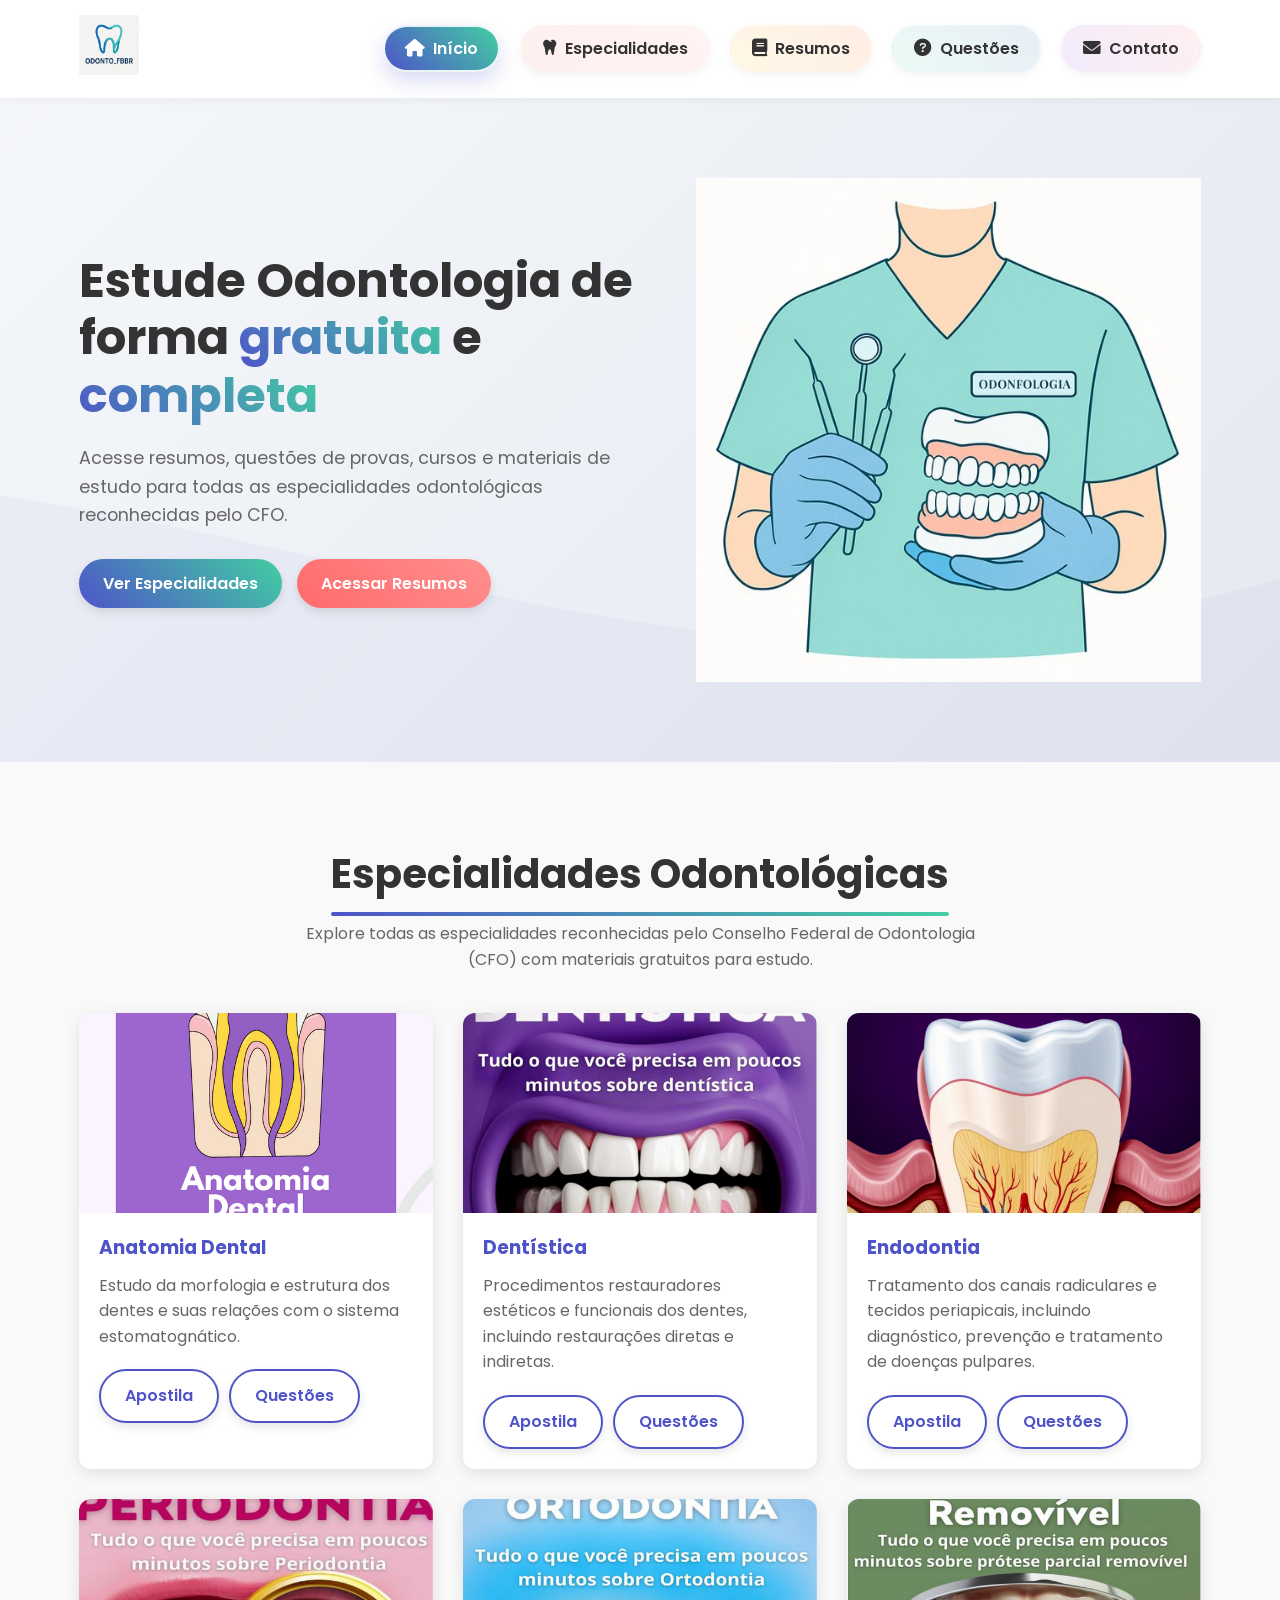
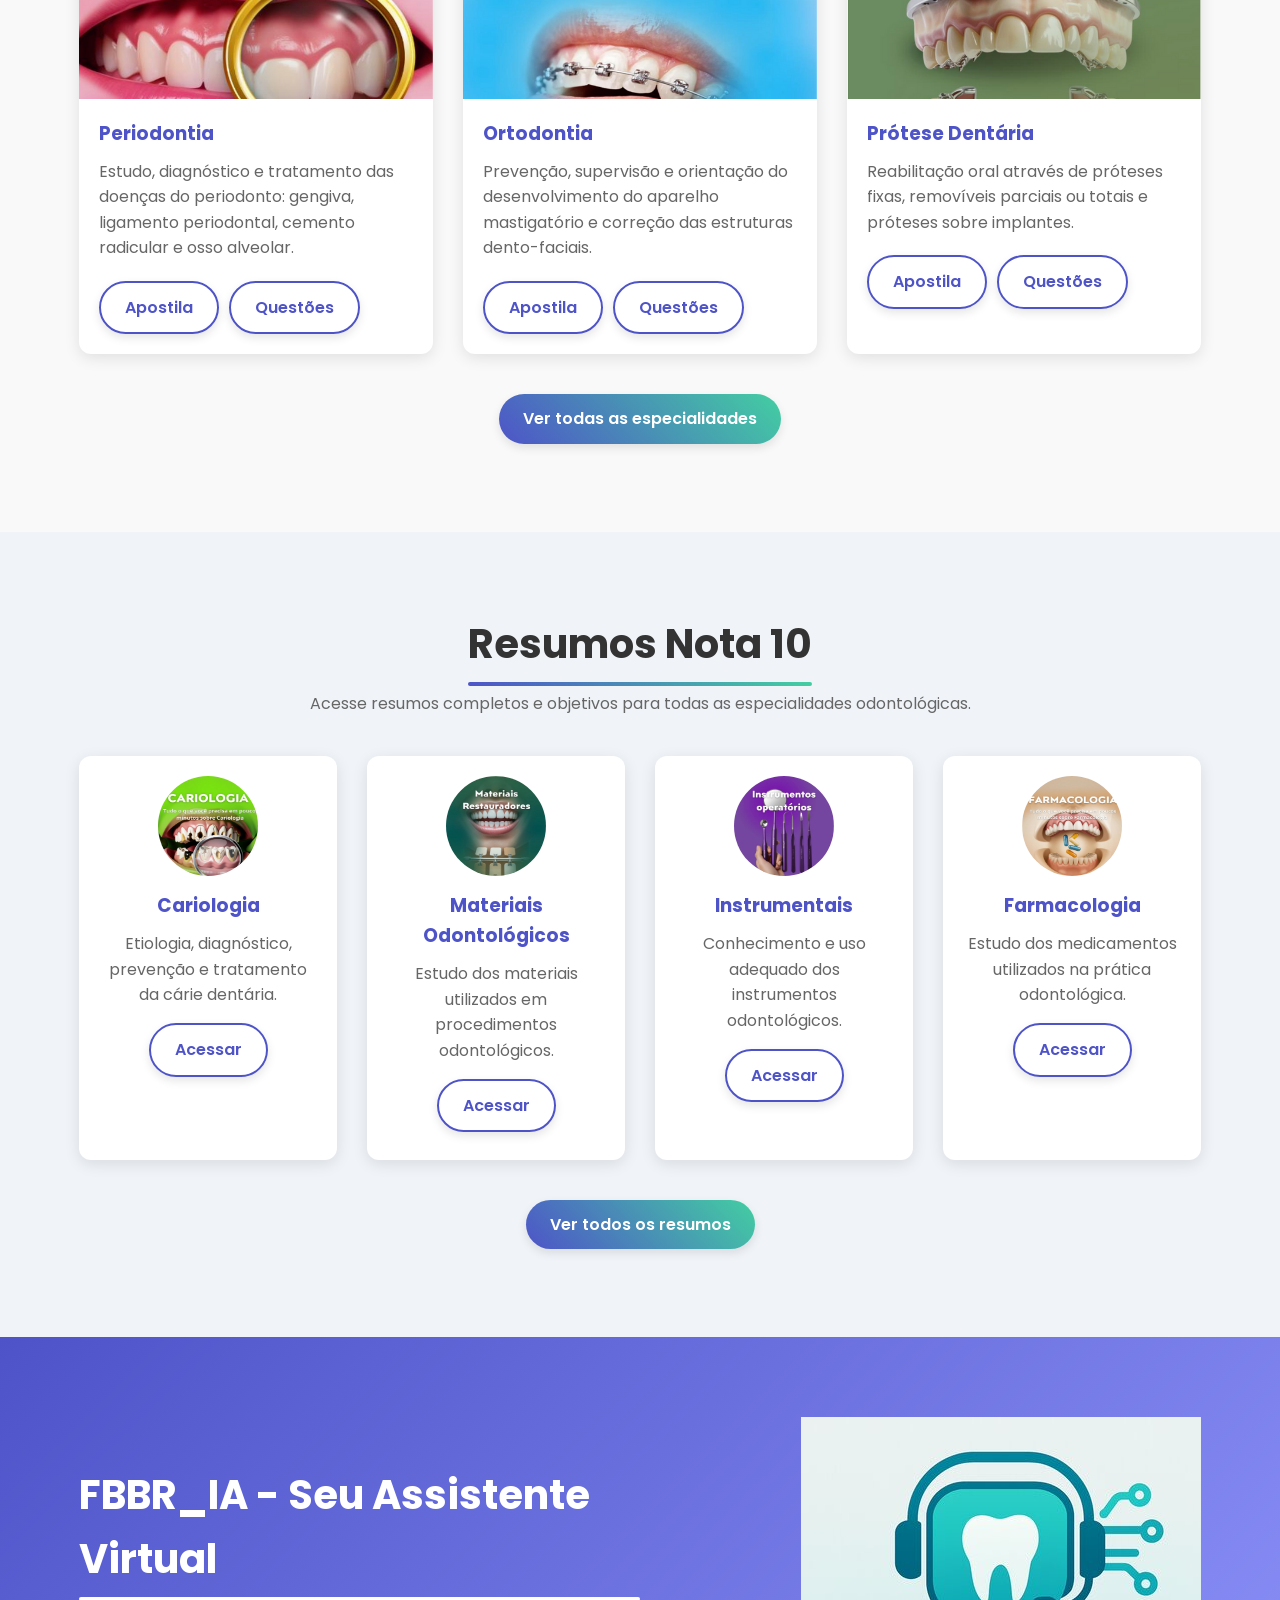
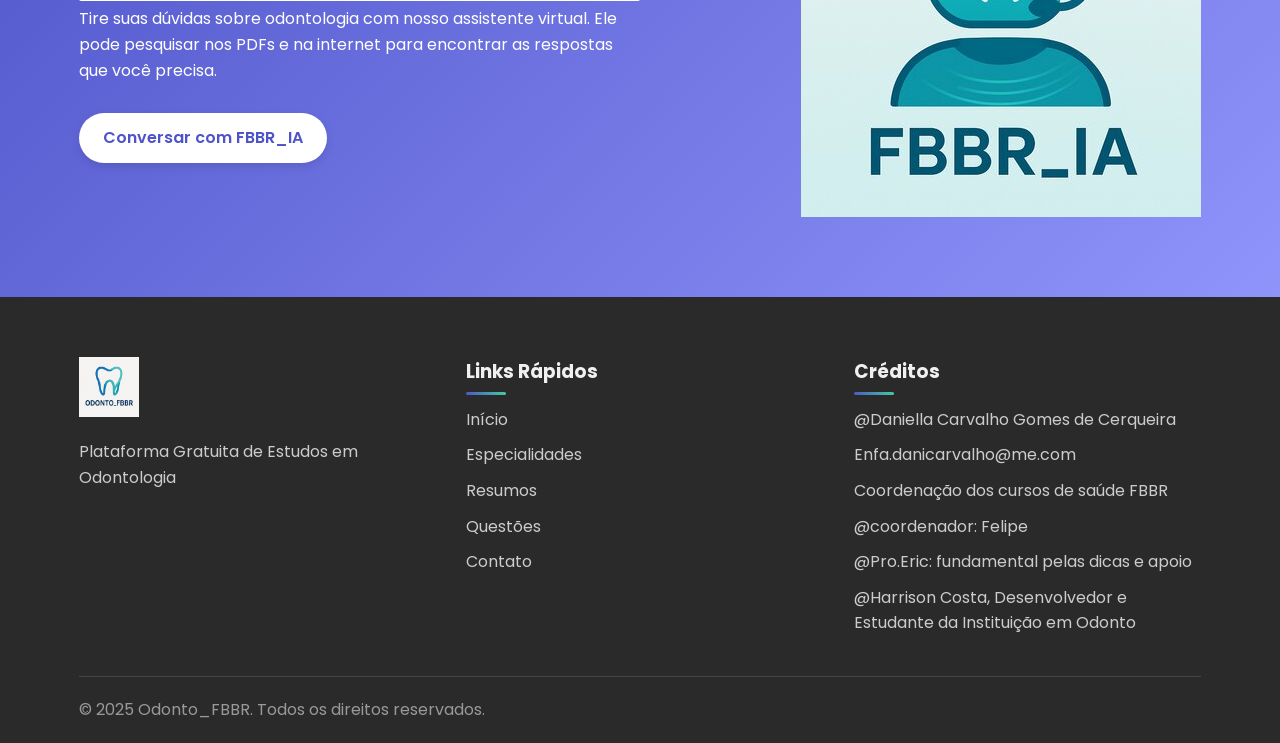
==== index.html @ d206dd77 "FBBR_virtual" ====
<!DOCTYPE html>
<html lang="pt-BR">
<head>
    <meta charset="UTF-8">
    <meta name="viewport" content="width=device-width, initial-scale=1.0">
    <title>Odonto_FBBR - Plataforma de Estudos em Odontologia</title>
    <link rel="stylesheet" href="css/styles.css">
    <link rel="stylesheet" href="https://cdnjs.cloudflare.com/ajax/libs/font-awesome/6.0.0-beta3/css/all.min.css">
    <link href="https://fonts.googleapis.com/css2?family=Poppins:wght@300;400;500;600;700&display=swap" rel="stylesheet">
</head>
<body>
    <header>
        <div class="container">
            <div class="logo">
                <a href="index.html">
                    <img src="images/logo_odonto_fbbr.jpg" alt="Odonto_FBBR Logo">
                </a>
            </div>
            <nav>
                <ul class="menu">
                    <li><a href="index.html" class="active"><i class="fas fa-home"></i>Início</a></li>
                    <li><a href="especialidades.html"><i class="fas fa-tooth"></i>Especialidades</a></li>
                    <li><a href="resumos.html"><i class="fas fa-book"></i>Resumos</a></li>
                    <li><a href="questoes.html"><i class="fas fa-question-circle"></i>Questões</a></li>
                    <li><a href="contato.html"><i class="fas fa-envelope"></i>Contato</a></li>
                </ul>
                <div class="mobile-menu-icon">
                    <i class="fas fa-bars"></i>
                </div>
            </nav>
        </div>
    </header>

    <section class="hero">
        <div class="container">
            <div class="hero-content">
                <h1>Estude Odontologia de forma <span>gratuita</span> e <span>completa</span></h1>
                <p>Acesse resumos, questões de provas, cursos e materiais de estudo para todas as especialidades odontológicas reconhecidas pelo CFO.</p>
                <div class="hero-buttons">
                    <a href="especialidades.html" class="btn btn-primary">Ver Especialidades</a>
                    <a href="resumos.html" class="btn btn-secondary">Acessar Resumos</a>
                </div>
            </div>
            <div class="hero-image">
                <img src="images/hero-image.jpg" alt="Estudante de Odontologia">
            </div>
        </div>
    </section>

    <section class="especialidades">
        <div class="container">
            <h2>Especialidades Odontológicas</h2>
            <p class="section-description">Explore todas as especialidades reconhecidas pelo Conselho Federal de Odontologia (CFO) com materiais gratuitos para estudo.</p>
            
            <div class="cards-grid">
                <!-- Anatomia Dental -->
                <div class="card">
                    <div class="card-image">
                        <img src="images/covers/ANATOMIADENTAL-Introdução-1.png" alt="Anatomia Dental">
                    </div>
                    <div class="card-content">
                        <h3>Anatomia Dental</h3>
                        <p>Estudo da morfologia e estrutura dos dentes e suas relações com o sistema estomatognático.</p>
                        <div class="card-buttons">
                            <a href="visualizador.html?pdf=ANATOMIADENTAL-ResumoCompleto.pdf&title=Anatomia Dental - Resumo Completo" class="btn btn-outline">Apostila</a>
                            <a href="questoes.html#anatomia" class="btn btn-outline">Questões</a>
                        </div>
                    </div>
                </div>
                
                <!-- Dentística -->
                <div class="card">
                    <div class="card-image">
                        <img src="images/covers/Dentisticacompleto-01.png" alt="Dentística">
                    </div>
                    <div class="card-content">
                        <h3>Dentística</h3>
                        <p>Procedimentos restauradores estéticos e funcionais dos dentes, incluindo restaurações diretas e indiretas.</p>
                        <div class="card-buttons">
                            <a href="visualizador.html?pdf=Dentisticacompleto.pdf&title=Dentística Completo" class="btn btn-outline">Apostila</a>
                            <a href="questoes.html#dentistica" class="btn btn-outline">Questões</a>
                        </div>
                    </div>
                </div>
                
                <!-- Endodontia -->
                <div class="card">
                    <div class="card-image">
                        <img src="images/covers/Endodontia-Introduçãoeanatomiainternadosdentes-1.png" alt="Endodontia">
                    </div>
                    <div class="card-content">
                        <h3>Endodontia</h3>
                        <p>Tratamento dos canais radiculares e tecidos periapicais, incluindo diagnóstico, prevenção e tratamento de doenças pulpares.</p>
                        <div class="card-buttons">
                            <a href="visualizador.html?pdf=Endodontia-Introduçãoeanatomiainternadosdentes.pdf&title=Endodontia - Introdução e Anatomia Interna dos Dentes" class="btn btn-outline">Apostila</a>
                            <a href="questoes.html#endodontia" class="btn btn-outline">Questões</a>
                        </div>
                    </div>
                </div>
                
                <!-- Periodontia -->
                <div class="card">
                    <div class="card-image">
                        <img src="images/covers/Periodontia-CompletoNovaClassificação-01.png" alt="Periodontia">
                    </div>
                    <div class="card-content">
                        <h3>Periodontia</h3>
                        <p>Estudo, diagnóstico e tratamento das doenças do periodonto: gengiva, ligamento periodontal, cemento radicular e osso alveolar.</p>
                        <div class="card-buttons">
                            <a href="visualizador.html?pdf=Periodontia-CompletoNovaClassificação.pdf&title=Periodontia - Completo Nova Classificação" class="btn btn-outline">Apostila</a>
                            <a href="questoes.html#periodontia" class="btn btn-outline">Questões</a>
                        </div>
                    </div>
                </div>
                
                <!-- Ortodontia -->
                <div class="card">
                    <div class="card-image">
                        <img src="images/covers/ORTODONTIA-01.png" alt="Ortodontia">
                    </div>
                    <div class="card-content">
                        <h3>Ortodontia</h3>
                        <p>Prevenção, supervisão e orientação do desenvolvimento do aparelho mastigatório e correção das estruturas dento-faciais.</p>
                        <div class="card-buttons">
                            <a href="visualizador.html?pdf=ORTODONTIA.pdf&title=Ortodontia" class="btn btn-outline">Apostila</a>
                            <a href="questoes.html#ortodontia" class="btn btn-outline">Questões</a>
                        </div>
                    </div>
                </div>
                
                <!-- Prótese Dentária -->
                <div class="card">
                    <div class="card-image">
                        <img src="images/covers/PÓTESEPARCIALREMOVIVEL-01.png" alt="Prótese Dentária">
                    </div>
                    <div class="card-content">
                        <h3>Prótese Dentária</h3>
                        <p>Reabilitação oral através de próteses fixas, removíveis parciais ou totais e próteses sobre implantes.</p>
                        <div class="card-buttons">
                            <a href="visualizador.html?pdf=PÓTESEPARCIALREMOVIVEL.pdf&title=Prótese Parcial Removível" class="btn btn-outline">Apostila</a>
                            <a href="questoes.html#protese" class="btn btn-outline">Questões</a>
                        </div>
                    </div>
                </div>
            </div>
            
            <div class="section-footer">
                <a href="especialidades.html" class="btn btn-primary">Ver todas as especialidades</a>
            </div>
        </div>
    </section>

    <section class="resumos">
        <div class="container">
            <h2>Resumos Nota 10</h2>
            <p class="section-description">Acesse resumos completos e objetivos para todas as especialidades odontológicas.</p>
            
            <div class="resumos-grid">
                <!-- Cariologia -->
                <div class="resumo-card">
                    <div class="resumo-icon">
                        <img src="images/covers/cariologia-01.png" alt="Cariologia">
                    </div>
                    <div class="resumo-content">
                        <h3>Cariologia</h3>
                        <p>Etiologia, diagnóstico, prevenção e tratamento da cárie dentária.</p>
                        <a href="visualizador.html?pdf=cariologia.pdf&title=Cariologia" class="btn btn-outline">Acessar</a>
                    </div>
                </div>
                
                <!-- Materiais Odontológicos -->
                <div class="resumo-card">
                    <div class="resumo-icon">
                        <img src="images/covers/MATERIAISODONTOLOGICOS-MATERIAISRESTAURADORES-1.png" alt="Materiais Odontológicos">
                    </div>
                    <div class="resumo-content">
                        <h3>Materiais Odontológicos</h3>
                        <p>Estudo dos materiais utilizados em procedimentos odontológicos.</p>
                        <a href="visualizador.html?pdf=MATERIAISODONTOLOGICOS-MATERIAISRESTAURADORES.pdf&title=Materiais Odontológicos - Materiais Restauradores" class="btn btn-outline">Acessar</a>
                    </div>
                </div>
                
                <!-- Instrumentais -->
                <div class="resumo-card">
                    <div class="resumo-icon">
                        <img src="images/covers/instrumentais-1.png" alt="Instrumentais">
                    </div>
                    <div class="resumo-content">
                        <h3>Instrumentais</h3>
                        <p>Conhecimento e uso adequado dos instrumentos odontológicos.</p>
                        <a href="visualizador.html?pdf=instrumentais.pdf&title=Instrumentais" class="btn btn-outline">Acessar</a>
                    </div>
                </div>
                
                <!-- Farmacologia -->
                <div class="resumo-card">
                    <div class="resumo-icon">
                        <img src="images/covers/farmaco-01.png" alt="Farmacologia">
                    </div>
                    <div class="resumo-content">
                        <h3>Farmacologia</h3>
                        <p>Estudo dos medicamentos utilizados na prática odontológica.</p>
                        <a href="visualizador.html?pdf=farmaco.pdf&title=Farmacologia" class="btn btn-outline">Acessar</a>
                    </div>
                </div>
            </div>
            
            <div class="section-footer">
                <a href="resumos.html" class="btn btn-primary">Ver todos os resumos</a>
            </div>
        </div>
    </section>

    <section class="assistente">
        <div class="container">
            <div class="assistente-content">
                <h2>FBBR_IA - Seu Assistente Virtual</h2>
                <p>Tire suas dúvidas sobre odontologia com nosso assistente virtual. Ele pode pesquisar nos PDFs e na internet para encontrar as respostas que você precisa.</p>
                <a href="assistente.html" class="btn btn-primary">Conversar com FBBR_IA</a>
            </div>
            <div class="assistente-image">
                <img src="images/assistente-virtual.jpg" alt="Assistente Virtual FBBR_IA">
            </div>
        </div>
    </section>

    <footer>
        <div class="container">
            <div class="footer-content">
                <div class="footer-logo">
                    <img src="images/logo_odonto_fbbr.jpg" alt="Odonto_FBBR Logo">
                    <p>Plataforma Gratuita de Estudos em Odontologia</p>
                </div>
                
                <div class="footer-links">
                    <h3>Links Rápidos</h3>
                    <ul>
                        <li><a href="index.html">Início</a></li>
                        <li><a href="especialidades.html">Especialidades</a></li>
                        <li><a href="resumos.html">Resumos</a></li>
                        <li><a href="questoes.html">Questões</a></li>
                        <li><a href="contato.html">Contato</a></li>
                    </ul>
                </div>
                
                <div class="footer-credits">
                    <h3>Créditos</h3>
                    <ul>
                        <li>@Daniella Carvalho Gomes de Cerqueira</li>
                        <li>Enfa.danicarvalho@me.com</li>
                        <li>Coordenação dos cursos de saúde FBBR</li>
                        <li>@coordenador: Felipe</li>
                        <li>@Pro.Eric: fundamental pelas dicas e apoio</li>
                        <li>@Harrison Costa, Desenvolvedor e Estudante da Instituição em Odonto</li>
                    </ul>
                </div>
            </div>
            
            <div class="footer-bottom">
                <p>&copy; 2025 Odonto_FBBR. Todos os direitos reservados.</p>
                <a href="#" class="back-to-top">
                    <i class="fas fa-arrow-up"></i> Voltar ao topo
                </a>
            </div>
        </div>
    </footer>

    <script src="js/script.js"></script>
</body>
</html>
---- css/styles.css ----
/* Estilos Globais */
:root {
    --primary-color: #4e54c8;
    --secondary-color: #43cea2;
    --accent-color: #ff6b6b;
    --accent-color-2: #ffbe0b;
    --accent-color-3: #fb5607;
    --text-color: #333;
    --light-text: #fff;
    --background-color: #f9f9f9;
    --card-bg: #fff;
    --shadow: 0 4px 15px rgba(0, 0, 0, 0.1);
    --border-radius: 12px;
    --transition: all 0.3s ease;
}

* {
    margin: 0;
    padding: 0;
    box-sizing: border-box;
}

body {
    font-family: 'Poppins', sans-serif;
    color: var(--text-color);
    background-color: var(--background-color);
    line-height: 1.6;
}

.container {
    width: 90%;
    max-width: 1200px;
    margin: 0 auto;
    padding: 0 15px;
}

a {
    text-decoration: none;
    color: inherit;
}

ul {
    list-style: none;
}

img {
    max-width: 100%;
    height: auto;
}

/* Botões Alegres */
.btn {
    display: inline-block;
    padding: 12px 24px;
    border-radius: 50px;
    font-weight: 600;
    text-align: center;
    cursor: pointer;
    transition: var(--transition);
    box-shadow: 0 4px 10px rgba(0, 0, 0, 0.1);
    position: relative;
    overflow: hidden;
    z-index: 1;
}

.btn::before {
    content: '';
    position: absolute;
    top: 0;
    left: -100%;
    width: 100%;
    height: 100%;
    background: linear-gradient(90deg, transparent, rgba(255, 255, 255, 0.2), transparent);
    transition: var(--transition);
    z-index: -1;
}

.btn:hover::before {
    left: 100%;
}

.btn-primary {
    background: linear-gradient(45deg, var(--primary-color), var(--secondary-color));
    color: var(--light-text);
    border: none;
}

.btn-primary:hover {
    transform: translateY(-3px);
    box-shadow: 0 6px 15px rgba(78, 84, 200, 0.3);
}

.btn-secondary {
    background: linear-gradient(45deg, #ff6b6b, #ff8e8e);
    color: var(--light-text);
    border: none;
}

.btn-secondary:hover {
    transform: translateY(-3px);
    box-shadow: 0 6px 15px rgba(255, 107, 107, 0.3);
}

.btn-outline {
    background: transparent;
    color: var(--primary-color);
    border: 2px solid var(--primary-color);
}

.btn-outline:hover {
    background: var(--primary-color);
    color: var(--light-text);
    transform: translateY(-3px);
}

/* Botão de Retorno */
.back-to-top {
    position: fixed;
    bottom: 30px;
    right: 30px;
    width: 50px;
    height: 50px;
    background: linear-gradient(45deg, var(--primary-color), var(--secondary-color));
    color: var(--light-text);
    border-radius: 50%;
    display: flex;
    align-items: center;
    justify-content: center;
    cursor: pointer;
    box-shadow: var(--shadow);
    opacity: 0;
    visibility: hidden;
    transition: var(--transition);
    z-index: 999;
}

.back-to-top.active {
    opacity: 1;
    visibility: visible;
}

.back-to-top:hover {
    transform: translateY(-5px);
    box-shadow: 0 6px 20px rgba(78, 84, 200, 0.4);
}

/* Header */
header {
    background-color: var(--card-bg);
    box-shadow: 0 2px 10px rgba(0, 0, 0, 0.05);
    position: sticky;
    top: 0;
    z-index: 100;
}

header .container {
    display: flex;
    justify-content: space-between;
    align-items: center;
    padding: 15px;
}

.logo img {
    height: 60px;
}

/* Menu de Navegação Animado */
.menu {
    display: flex;
    gap: 20px;
}

/* Novos estilos para botões de navegação mais animados */
.menu a {
    font-weight: 600;
    padding: 10px 20px;
    border-radius: 50px;
    transition: all 0.4s cubic-bezier(0.175, 0.885, 0.32, 1.275);
    position: relative;
    z-index: 1;
    overflow: hidden;
    color: var(--text-color);
    background-color: rgba(255, 255, 255, 0.8);
    box-shadow: 0 3px 8px rgba(0, 0, 0, 0.05);
    border: 2px solid transparent;
}

.menu a:before {
    content: '';
    position: absolute;
    top: 0;
    left: 0;
    width: 100%;
    height: 100%;
    background: linear-gradient(45deg, var(--primary-color), var(--secondary-color));
    z-index: -1;
    transform: scaleX(0);
    transform-origin: right;
    transition: transform 0.4s cubic-bezier(0.175, 0.885, 0.32, 1.275);
    border-radius: 50px;
}

.menu a:hover:before,
.menu a.active:before {
    transform: scaleX(1);
    transform-origin: left;
}

.menu a:hover,
.menu a.active {
    color: var(--light-text);
    transform: translateY(-5px) scale(1.05);
    box-shadow: 0 10px 20px rgba(78, 84, 200, 0.2);
    border-color: transparent;
}

/* Estilos específicos para cada botão do menu */
.menu li:nth-child(1) a {
    background: linear-gradient(45deg, rgba(78, 84, 200, 0.1), rgba(67, 206, 162, 0.1));
}

.menu li:nth-child(2) a {
    background: linear-gradient(45deg, rgba(255, 107, 107, 0.1), rgba(255, 142, 142, 0.1));
}

.menu li:nth-child(3) a {
    background: linear-gradient(45deg, rgba(255, 190, 11, 0.1), rgba(251, 86, 7, 0.1));
}

.menu li:nth-child(4) a {
    background: linear-gradient(45deg, rgba(67, 206, 162, 0.1), rgba(24, 90, 157, 0.1));
}

.menu li:nth-child(5) a {
    background: linear-gradient(45deg, rgba(131, 56, 236, 0.1), rgba(255, 107, 107, 0.1));
}

/* Animação de pulso para o botão ativo */
@keyframes pulse-border {
    0% {
        box-shadow: 0 0 0 0 rgba(78, 84, 200, 0.4);
    }
    70% {
        box-shadow: 0 0 0 10px rgba(78, 84, 200, 0);
    }
    100% {
        box-shadow: 0 0 0 0 rgba(78, 84, 200, 0);
    }
}

.menu a.active {
    animation: pulse-border 2s infinite;
}

/* Ícones para os botões do menu */
.menu a i {
    margin-right: 8px;
    font-size: 1.1em;
    transition: transform 0.3s ease;
}

.menu a:hover i {
    transform: rotate(10deg) scale(1.2);
}

.mobile-menu-icon {
    display: none;
    font-size: 24px;
    cursor: pointer;
}

/* Hero Section */
.hero {
    padding: 80px 0;
    background: linear-gradient(135deg, #f5f7fa 0%, #e4e8f0 100%);
    position: relative;
    overflow: hidden;
}

.hero::before {
    content: '';
    position: absolute;
    top: 0;
    left: 0;
    width: 100%;
    height: 100%;
    background-image: url('data:image/svg+xml;utf8,<svg xmlns="http://www.w3.org/2000/svg" viewBox="0 0 1440 320"><path fill="%234e54c8" fill-opacity="0.05" d="M0,224L48,213.3C96,203,192,181,288,181.3C384,181,480,203,576,224C672,245,768,267,864,261.3C960,256,1056,224,1152,197.3C1248,171,1344,149,1392,138.7L1440,128L1440,320L1392,320C1344,320,1248,320,1152,320C1056,320,960,320,864,320C768,320,672,320,576,320C480,320,384,320,288,320C192,320,96,320,48,320L0,320Z"></path></svg>');
    background-size: cover;
    background-position: center;
    opacity: 0.8;
}

.hero .container {
    display: flex;
    align-items: center;
    justify-content: space-between;
    position: relative;
    z-index: 1;
}

.hero-content {
    flex: 1;
    max-width: 600px;
}

.hero-image {
    flex: 1;
    display: flex;
    justify-content: flex-end;
}

.hero-image img {
    max-width: 90%;
    animation: float 4s ease-in-out infinite;
}

@keyframes float {
    0% {
        transform: translateY(0px);
    }
    50% {
        transform: translateY(-15px);
    }
    100% {
        transform: translateY(0px);
    }
}

.hero h1 {
    font-size: 3rem;
    margin-bottom: 20px;
    line-height: 1.2;
}

.hero h1 span {
    background: linear-gradient(45deg, var(--primary-color), var(--secondary-color));
    -webkit-background-clip: text;
    -webkit-text-fill-color: transparent;
    background-clip: text;
    color: transparent;
}

.hero p {
    font-size: 1.1rem;
    margin-bottom: 30px;
    color: #666;
}

.hero-buttons {
    display: flex;
    gap: 15px;
}

/* Seções */
section {
    padding: 80px 0;
}

section h2 {
    text-align: center;
    font-size: 2.5rem;
    margin-bottom: 15px;
    position: relative;
    display: inline-block;
    left: 50%;
    transform: translateX(-50%);
}

section h2::after {
    content: '';
    position: absolute;
    bottom: -10px;
    left: 0;
    width: 100%;
    height: 4px;
    background: linear-gradient(45deg, var(--primary-color), var(--secondary-color));
    border-radius: 10px;
}

.section-description {
    text-align: center;
    max-width: 700px;
    margin: 0 auto 40px;
    color: #666;
}

.section-footer {
    text-align: center;
    margin-top: 40px;
}

/* Cards de Especialidades */
.cards-grid {
    display: grid;
    grid-template-columns: repeat(auto-fill, minmax(300px, 1fr));
    gap: 30px;
    margin-top: 40px;
}

.card {
    background-color: var(--card-bg);
    border-radius: var(--border-radius);
    overflow: hidden;
    box-shadow: var(--shadow);
    transition: var(--transition);
}

.card:hover {
    transform: translateY(-10px);
    box-shadow: 0 15px 30px rgba(0, 0, 0, 0.15);
}

.card-image {
    height: 200px;
    overflow: hidden;
}

.card-image img {
    width: 100%;
    height: 100%;
    object-fit: cover;
    transition: var(--transition);
}

.card:hover .card-image img {
    transform: scale(1.05);
}

.card-content {
    padding: 20px;
}

.card-content h3 {
    margin-bottom: 10px;
    color: var(--primary-color);
}

.card-content p {
    margin-bottom: 20px;
    color: #666;
}

.card-buttons {
    display: flex;
    gap: 10px;
}

/* Resumos */
.resumos {
    background-color: #f0f4f8;
}

.resumos-grid {
    display: grid;
    grid-template-columns: repeat(auto-fill, minmax(250px, 1fr));
    gap: 30px;
}

.resumo-card {
    background-color: var(--card-bg);
    border-radius: var(--border-radius);
    padding: 20px;
    box-shadow: var(--shadow);
    transition: var(--transition);
    display: flex;
    flex-direction: column;
    align-items: center;
    text-align: center;
}

.resumo-card:hover {
    transform: translateY(-10px);
    box-shadow: 0 15px 30px rgba(0, 0, 0, 0.15);
}

.resumo-icon {
    width: 100px;
    height: 100px;
    border-radius: 50%;
    overflow: hidden;
    margin-bottom: 15px;
}

.resumo-icon img {
    width: 100%;
    height: 100%;
    object-fit: cover;
}

.resumo-content h3 {
    margin-bottom: 10px;
    color: var(--primary-color);
}

.resumo-content p {
    margin-bottom: 15px;
    color: #666;
}

/* Assistente Virtual */
.assistente {
    background: linear-gradient(135deg, #4e54c8 0%, #8f94fb 100%);
    color: var(--light-text);
}

.assistente .container {
    display: flex;
    align-items: center;
    justify-content: space-between;
}

.assistente-content {
    flex: 1;
    max-width: 600px;
}

.assistente-image {
    flex: 1;
    display: flex;
    justify-content: flex-end;
}

.assistente-image img {
    max-width: 80%;
    animation: pulse 3s ease-in-out infinite;
}

@keyframes pulse {
    0% {
        transform: scale(1);
    }
    50% {
        transform: scale(1.05);
    }
    100% {
        transform: scale(1);
    }
}

.assistente h2 {
    text-align: left;
    transform: none;
    left: 0;
}

.assistente h2::after {
    background: var(--light-text);
}

.assistente p {
    margin-bottom: 30px;
}

.assistente .btn-primary {
    background: var(--light-text);
    color: var(--primary-color);
}

.assistente .btn-primary:hover {
    background: var(--light-text);
    box-shadow: 0 6px 15px rgba(255, 255, 255, 0.3);
}

/* Footer */
footer {
    background-color: #2a2a2a;
    color: #f0f0f0;
    padding: 60px 0 20px;
}

.footer-content {
    display: grid;
    grid-template-columns: repeat(auto-fit, minmax(250px, 1fr));
    gap: 40px;
    margin-bottom: 40px;
}

.footer-logo img {
    height: 60px;
    margin-bottom: 15px;
}

.footer-logo p {
    color: #ccc;
}

.footer-links h3,
.footer-credits h3 {
    margin-bottom: 20px;
    position: relative;
    display: inline-block;
}

.footer-links h3::after,
.footer-credits h3::after {
    content: '';
    position: absolute;
    bottom: -8px;
    left: 0;
    width: 40px;
    height: 3px;
    background: linear-gradient(45deg, var(--primary-color), var(--secondary-color));
    border-radius: 10px;
}

.footer-links ul,
.footer-credits ul {
    display: flex;
    flex-direction: column;
    gap: 10px;
}

.footer-links a {
    color: #ccc;
    transition: var(--transition);
}

.footer-links a:hover {
    color: var(--light-text);
    padding-left: 5px;
}

.footer-credits li {
    color: #ccc;
}

.footer-bottom {
    display: flex;
    justify-content: space-between;
    align-items: center;
    padding-top: 20px;
    border-top: 1px solid #444;
}

.footer-bottom p {
    color: #999;
}

/* Responsividade */
@media (max-width: 992px) {
    .hero h1 {
        font-size: 2.5rem;
    }
    
    .hero .container,
    .assistente .container {
        flex-direction: column;
        text-align: center;
    }
    
    .hero-content,
    .assistente-content {
        max-width: 100%;
        margin-bottom: 40px;
    }
    
    .hero-buttons,
    .assistente .btn-primary {
        justify-content: center;
    }
    
    .assistente h2 {
        text-align: center;
    }
    
    .assistente-image {
        justify-content: center;
    }
}

@media (max-width: 768px) {
    .menu {
        display: none;
        position: absolute;
        top: 80px;
        left: 0;
        width: 100%;
        background-color: var(--card-bg);
        flex-direction: column;
        padding: 20px;
        box-shadow: 0 10px 20px rgba(0, 0, 0, 0.1);
        z-index: 100;
    }
    
    .menu.active {
        display: flex;
    }
    
    .mobile-menu-icon {
        display: block;
    }
    
    .hero h1 {
        font-size: 2rem;
    }
    
    .footer-bottom {
        flex-direction: column;
        gap: 15px;
    }
}

@media (max-width: 576px) {
    .hero-buttons {
        flex-direction: column;
        gap: 15px;
    }
    
    .hero-buttons .btn {
        width: 100%;
    }
    
    section h2 {
        font-size: 2rem;
    }
    
    .card-buttons {
        flex-direction: column;
        gap: 10px;
    }
    
    .card-buttons .btn {
        width: 100%;
    }
}
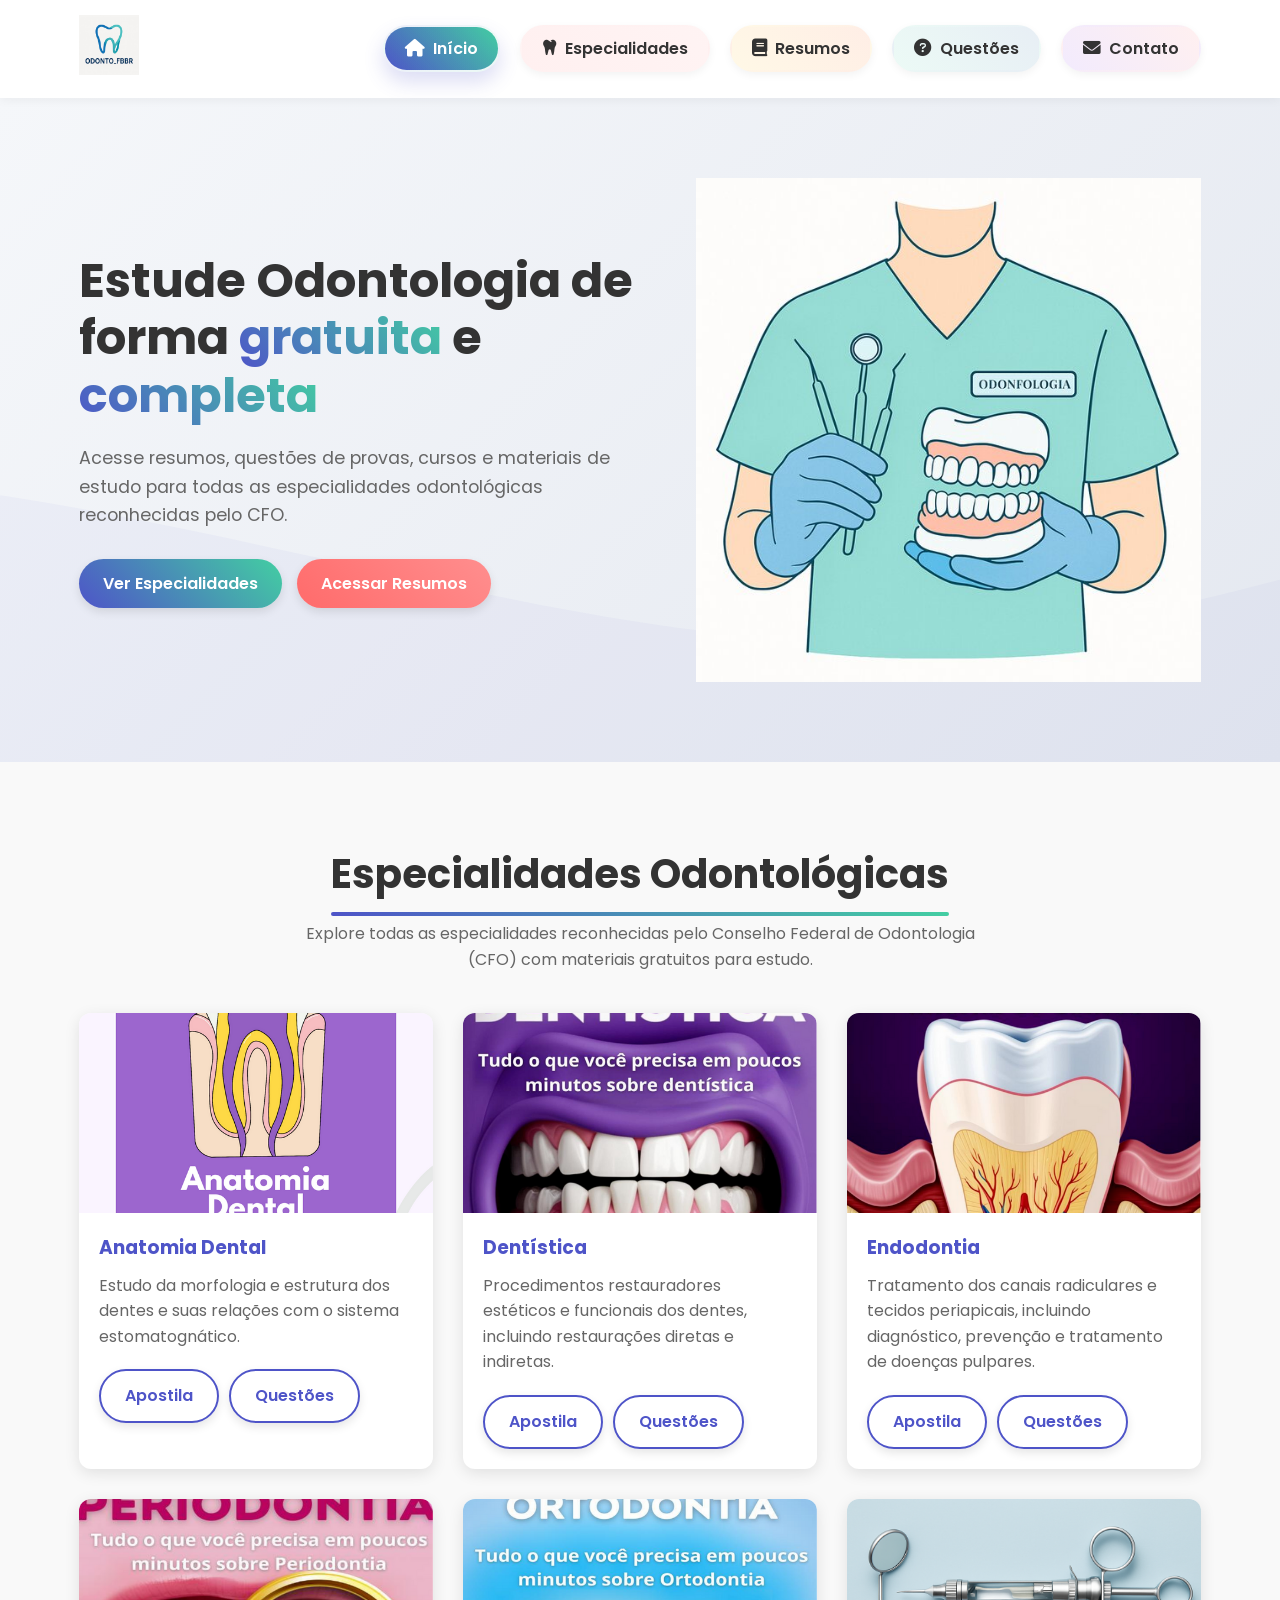
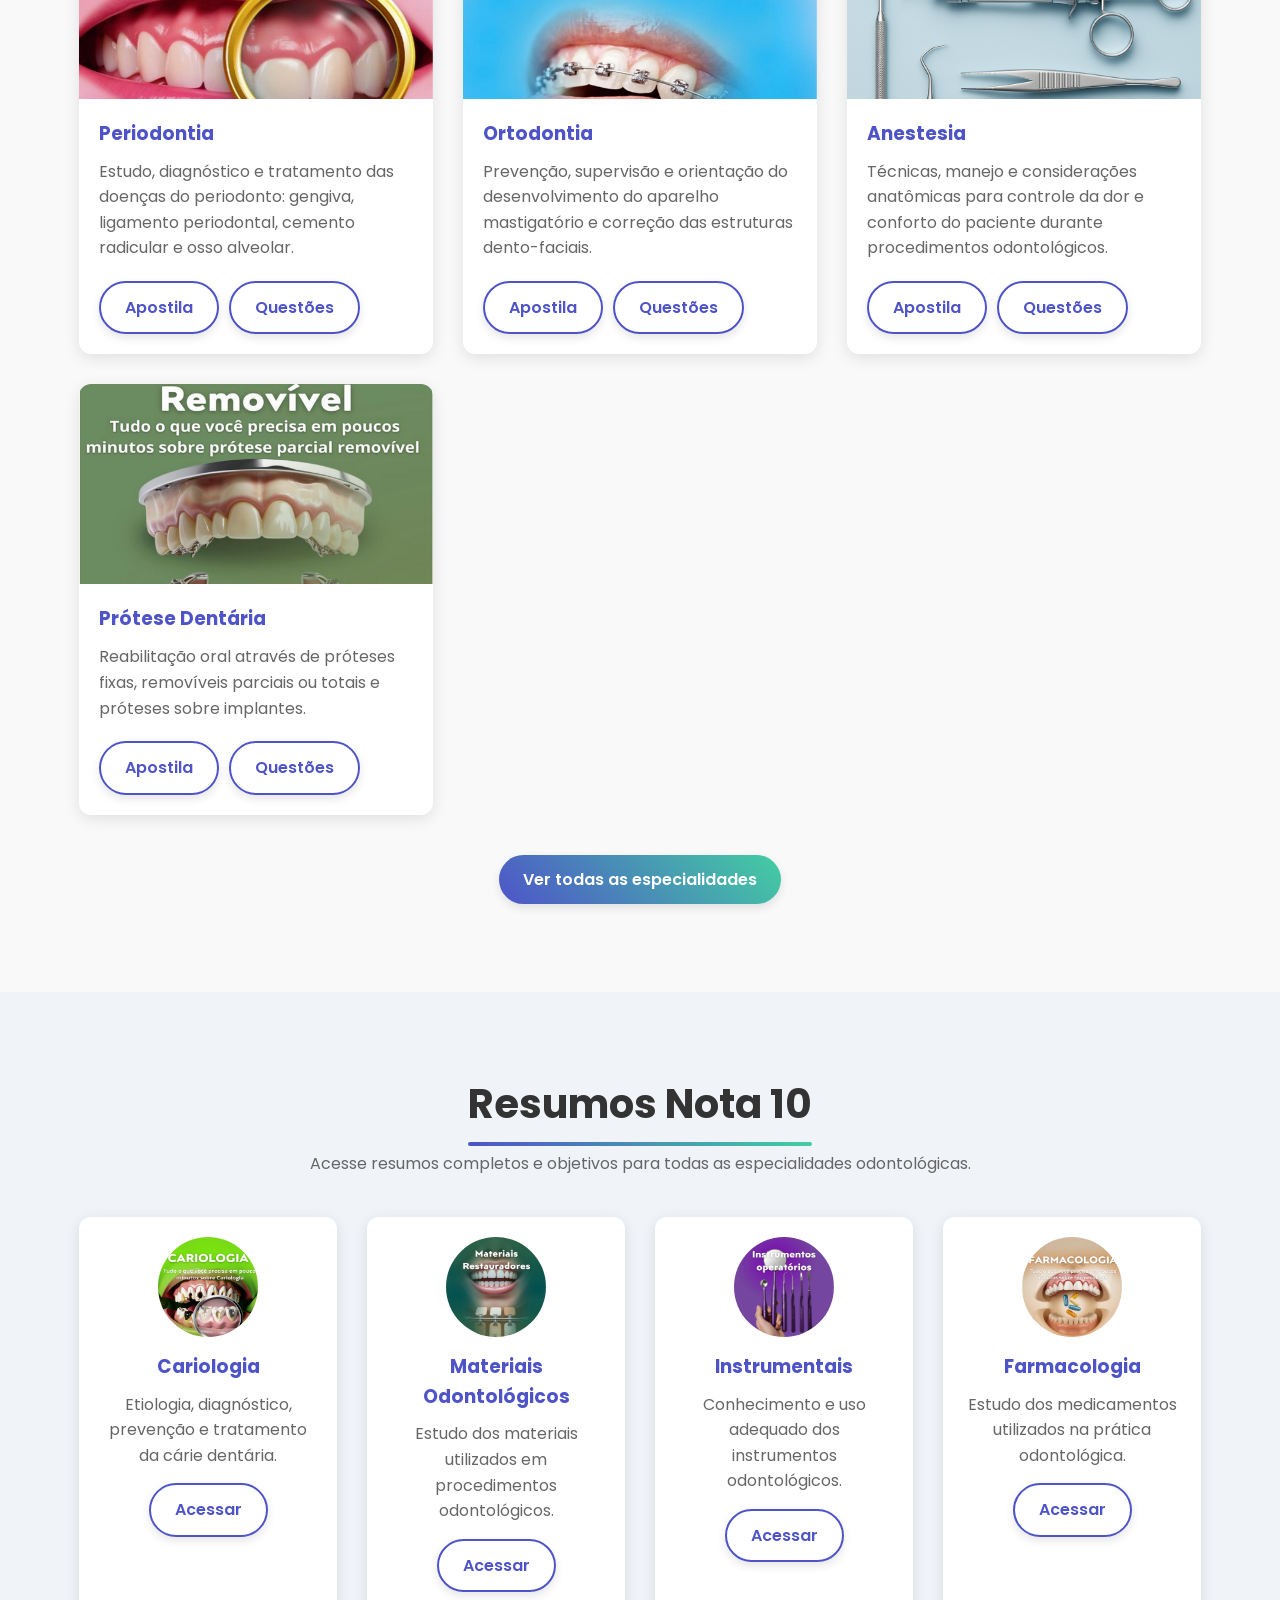
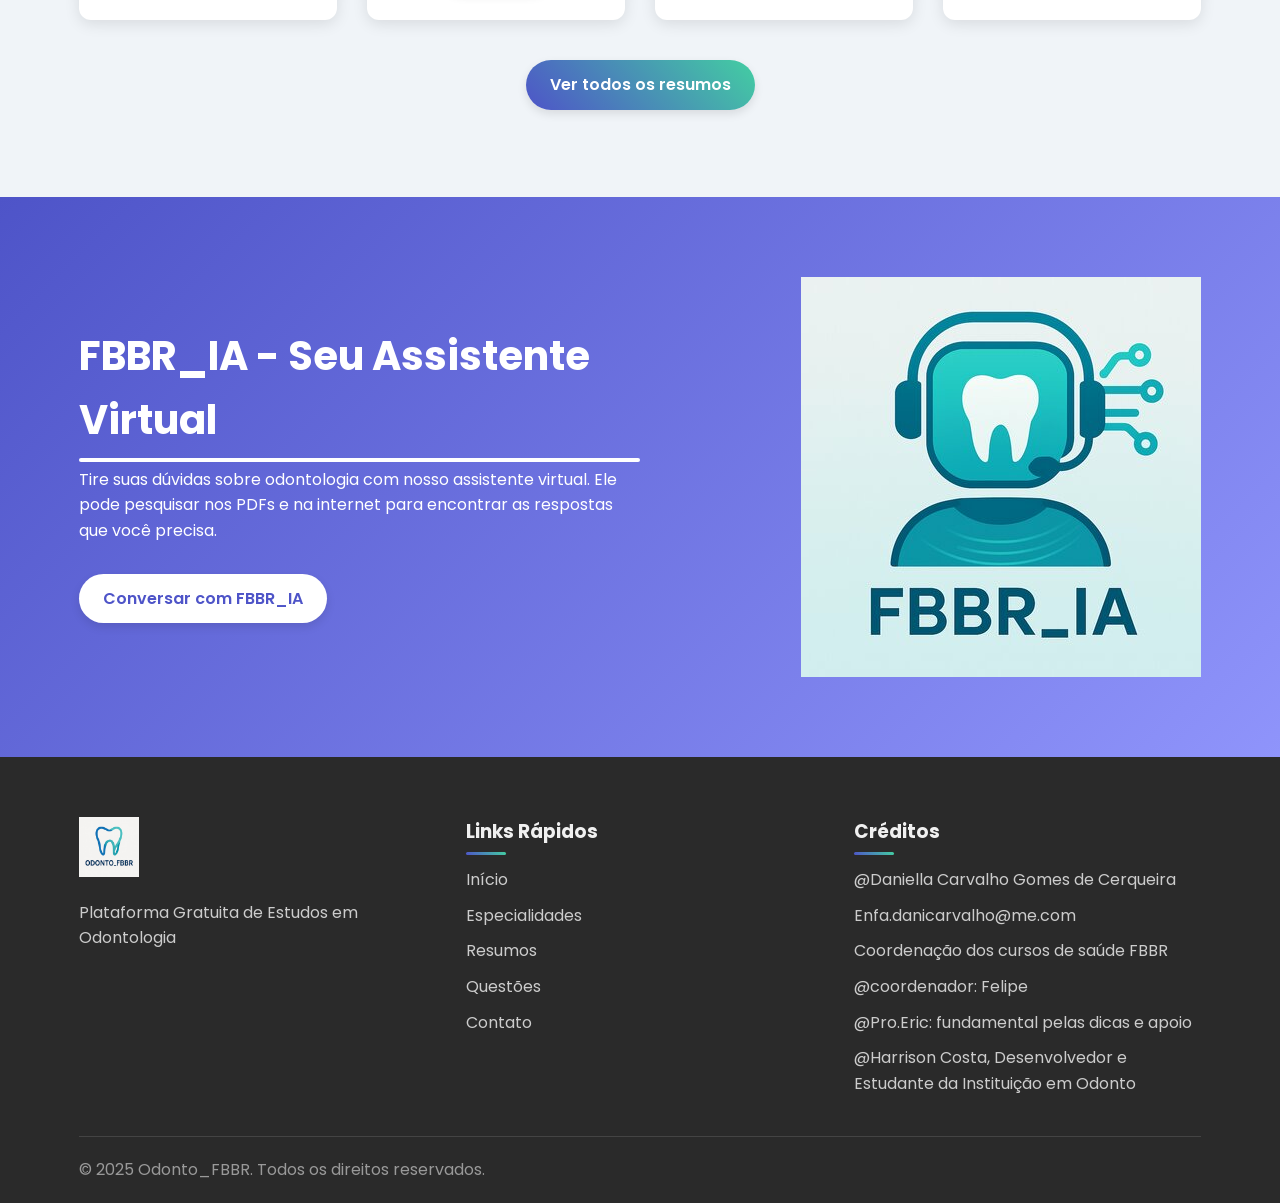
==== commit 3bf3c9c9: "FBBR_VIRTUA FBBR_VIRTUA" ====
--- a/index.html
+++ b/index.html
@@ -128,6 +128,21 @@
                     </div>
                 </div>
                 
+                <!-- Anestesia -->
+                <div class="card">
+                    <div class="card-image">
+                        <img src="images/covers/anestesia-01.png" alt="Anestesia">
+                    </div>
+                    <div class="card-content">
+                        <h3>Anestesia</h3>
+                        <p>Técnicas, manejo e considerações anatômicas para controle da dor e conforto do paciente durante procedimentos odontológicos.</p>
+                        <div class="card-buttons">
+                            <a href="visualizador.html?pdf=anestesia1.pdf&title=Anestesia - Fundamentos" class="btn btn-outline">Apostila</a>
+                            <a href="questoes.html#anestesia" class="btn btn-outline">Questões</a>
+                        </div>
+                    </div>
+                </div>
+                
                 <!-- Prótese Dentária -->
                 <div class="card">
                     <div class="card-image">
